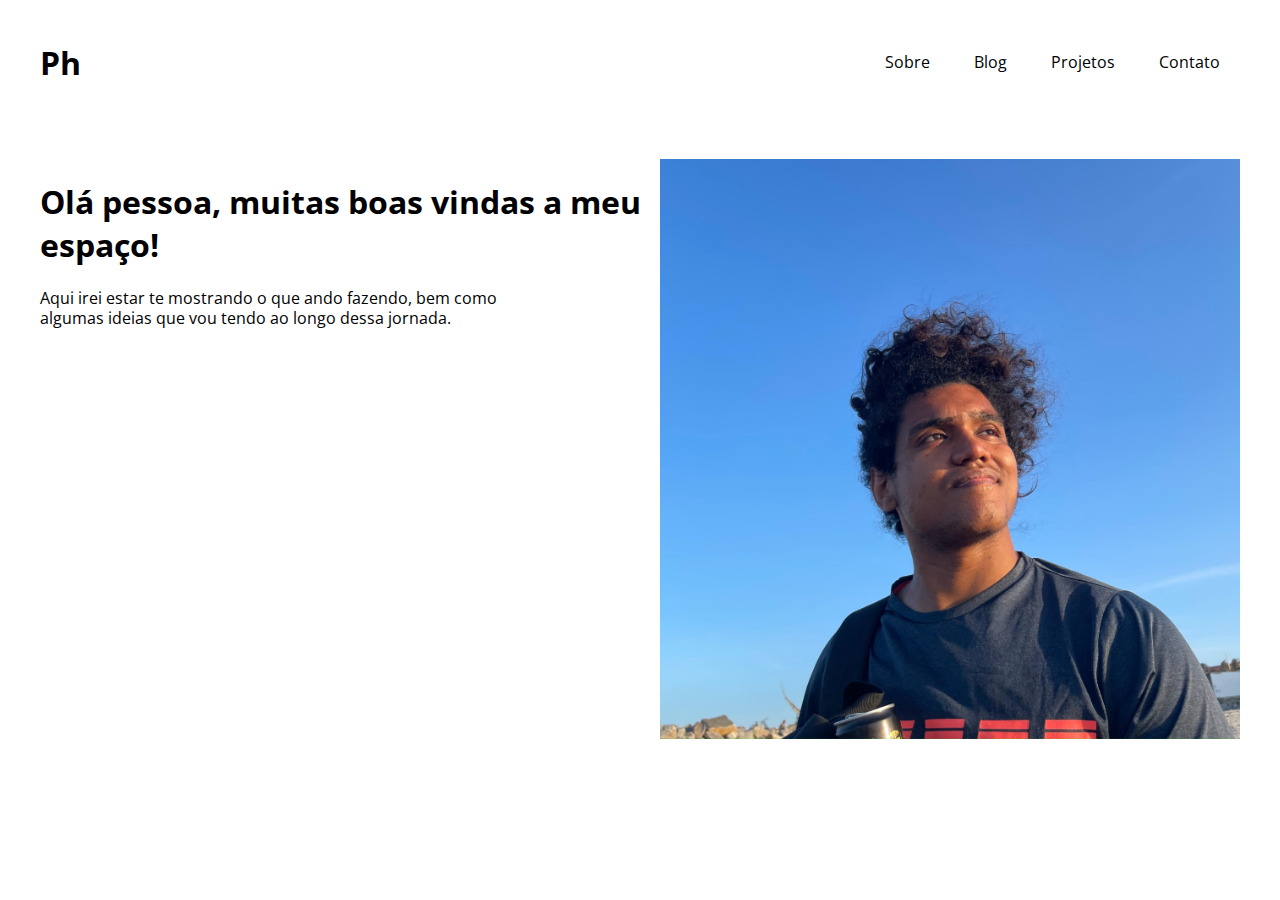
==== index.html @ 441605d7 "enviando arquivos" ====
<!DOCTYPE html>
<html lang="pt-BR">
  <head>
    <title>Ph - Inicio</title>
    <meta charset="UTF-8">
    <meta name="viewport" content="width=device-width, initial-scale=1">
    <link href="css/style.css" rel="stylesheet">
    <link href="css/media.css" rel="stylesheet">
    <link rel="preconnect" href="https://fonts.googleapis.com">
    <link rel="preconnect" href="https://fonts.gstatic.com" crossorigin>
    <link href="https://fonts.googleapis.com/css2?family=Open+Sans:ital,wght@0,300;0,400;0,600;0,800;1,400&display=swap" rel="stylesheet">
  </head>
  <body>
    <header>
      <div id="logo">
        <h1>Ph</h1>
      </div>
        <ul>
          <a href="#boas-vindas">
            <li>Sobre</li>
          </a>
          <a href="pages/blog.html">
            <li>Blog</li>
          </a>
          <a href="pages/projects.html">
            <li>Projetos</li>
          </a>
          <a href="pages/contact.html">
            <li>Contato</li>
          </a>
        </ul>
    </header>
    <main>
        <aside>
          <h1 id="boas-vindas">Olá pessoa, muitas boas vindas a meu espaço!</h1>
          <p>Aqui irei estar te mostrando o que ando fazendo, bem como algumas ideias que vou tendo ao longo dessa jornada.</p>
        </aside>
        <article>
          <img src="assets/img/profile_pic.png" alt="Uma foto minha, em que estou olhando para a minha esquerda enquanto segurando uma latinha.">
        </article>
    </main>
    <footer>
      
    </footer>
  </body>
</html>
---- css/style.css ----
body {
    font-family: 'Open Sans';
    max-width: 1200px;
    margin: 0 auto;
    padding: 15px;
}

header {
    display: flex;
    flex-direction: row;
    justify-content: space-between;
    align-items: center;
}

li {
    display: inline-block;
    margin: 20px;
}

a {
    text-decoration: none;
    color: black;
}

main {
    display: flex;
    flex-direction: row;
    justify-content: space-between;
    margin-top: 50px;
}

img {
    height: 580px;
}

p {
    line-height: 20px;
    max-width: 500px;
}
---- css/media.css ----
@media screen and (max-width: 760px) {
    header {
        flex-direction: column;
        align-items: center;
    }

    ul {
        display: flex;
        flex-direction: column;
        padding-left: 0;
    }

    main {
        flex-direction: column;
    }

    img {
        width: 100%;
        height: fit-content;
    }
}
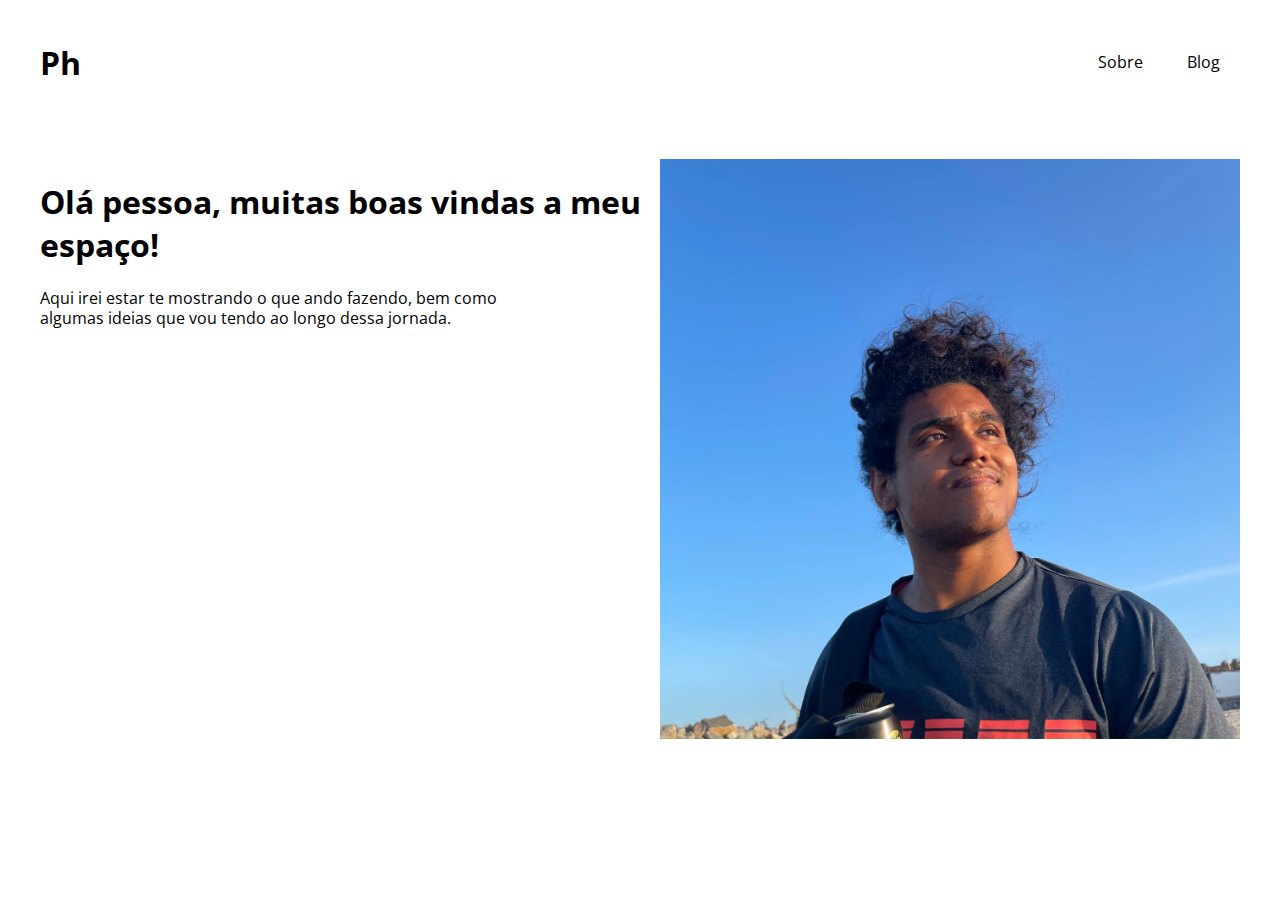
==== commit 5c41d603: "refactoring directories and added js function to load md files" ====
--- a/index.html
+++ b/index.html
@@ -4,11 +4,10 @@
     <title>Ph - Inicio</title>
     <meta charset="UTF-8">
     <meta name="viewport" content="width=device-width, initial-scale=1">
-    <link href="css/style.css" rel="stylesheet">
-    <link href="css/media.css" rel="stylesheet">
-    <link rel="preconnect" href="https://fonts.googleapis.com">
-    <link rel="preconnect" href="https://fonts.gstatic.com" crossorigin>
-    <link href="https://fonts.googleapis.com/css2?family=Open+Sans:ital,wght@0,300;0,400;0,600;0,800;1,400&display=swap" rel="stylesheet">
+    <link href="assets/img/favicon.ico" rel="shortcut icon" type="image/x-icon">
+    <link href="public/css/style.css" rel="stylesheet">
+    <link href="public/css/media.css" rel="stylesheet">
+    <link href="public/css/fonts.css" rel="stylesheet">
   </head>
   <body>
     <header>
@@ -22,11 +21,11 @@
           <a href="pages/blog.html">
             <li>Blog</li>
           </a>
-          <a href="pages/projects.html">
+          <!-- <a href="pages/projects.html">
             <li>Projetos</li>
           </a>
           <a href="pages/contact.html">
-            <li>Contato</li>
+            <li>Contato</li> -->
           </a>
         </ul>
     </header>
@@ -36,7 +35,7 @@
           <p>Aqui irei estar te mostrando o que ando fazendo, bem como algumas ideias que vou tendo ao longo dessa jornada.</p>
         </aside>
         <article>
-          <img src="assets/img/profile_pic.png" alt="Uma foto minha, em que estou olhando para a minha esquerda enquanto segurando uma latinha.">
+          <img src="public/assets/img/profile_pic.png" alt="Uma foto minha, em que estou olhando para a minha esquerda enquanto segurando uma latinha.">
         </article>
     </main>
     <footer>
--- a/public/css/style.css
+++ b/public/css/style.css
@@ -0,0 +1,46 @@
+body {
+    font-family: 'Open Sans';
+    max-width: 1200px;
+    margin: 0 auto;
+    padding: 15px;
+}
+
+header {
+    display: flex;
+    flex-direction: row;
+    justify-content: space-between;
+    align-items: center;
+}
+
+li {
+    display: inline-block;
+    margin: 20px;
+}
+
+a {
+    text-decoration: none;
+    color: black;
+}
+
+main {
+    display: flex;
+    flex-direction: row;
+    justify-content: space-between;
+    margin-top: 50px;
+}
+
+img {
+    height: 580px;
+}
+
+p {
+    line-height: 20px;
+    max-width: 500px;
+}
+
+.blog {
+    display: flex;
+    flex-direction: column;
+    justify-content: space-between;
+    margin-top: 50px;
+}--- a/public/css/media.css
+++ b/public/css/media.css
@@ -0,0 +1,21 @@
+@media screen and (max-width: 760px) {
+    header {
+        flex-direction: column;
+        align-items: center;
+    }
+
+    ul {
+        display: flex;
+        flex-direction: column;
+        padding-left: 0;
+    }
+
+    main {
+        flex-direction: column;
+    }
+
+    img {
+        width: 100%;
+        height: fit-content;
+    }
+}--- a/public/css/fonts.css
+++ b/public/css/fonts.css
@@ -0,0 +1 @@
+@import url('https://fonts.googleapis.com/css2?family=Open+Sans:ital,wght@0,300;0,400;0,600;0,800;1,300;1,400;1,600;1,800&display=swap');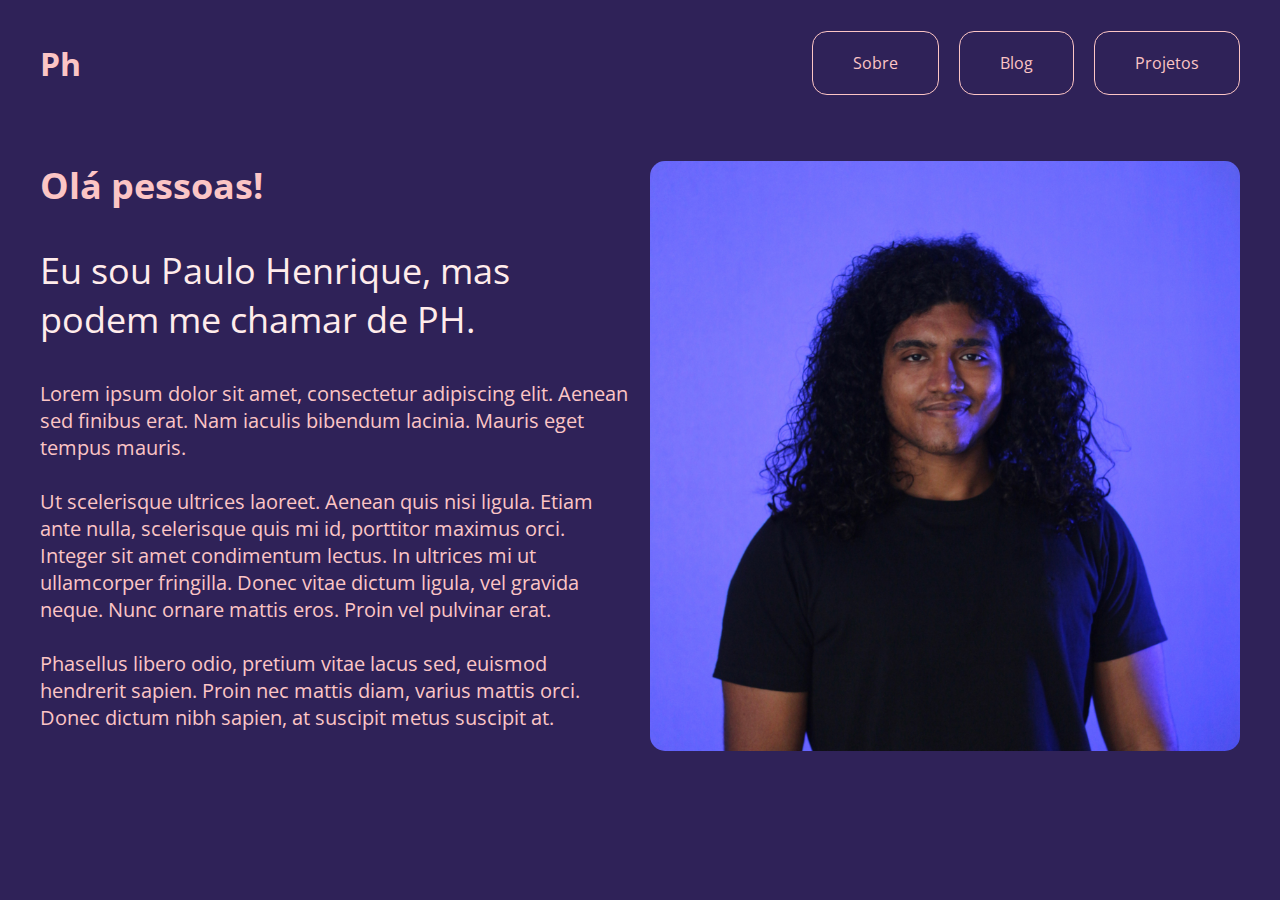
==== commit 45493111: "adicionando cores, e mudancas na pagina principal" ====
--- a/index.html
+++ b/index.html
@@ -4,39 +4,48 @@
     <title>Ph - Inicio</title>
     <meta charset="UTF-8">
     <meta name="viewport" content="width=device-width, initial-scale=1">
-    <link href="assets/img/favicon.ico" rel="shortcut icon" type="image/x-icon">
+    <link href="assets/img/profile-pic.jpg" rel="shortcut icon">
     <link href="public/css/style.css" rel="stylesheet">
     <link href="public/css/media.css" rel="stylesheet">
     <link href="public/css/fonts.css" rel="stylesheet">
+    <link href="public/css/color-palette.css" rel="stylesheet">
   </head>
   <body>
     <header>
       <div id="logo">
         <h1>Ph</h1>
       </div>
-        <ul>
-          <a href="#boas-vindas">
-            <li>Sobre</li>
-          </a>
-          <a href="pages/blog.html">
-            <li>Blog</li>
-          </a>
-          <!-- <a href="pages/projects.html">
-            <li>Projetos</li>
-          </a>
-          <a href="pages/contact.html">
-            <li>Contato</li> -->
-          </a>
-        </ul>
+      <ul>
+        <a href="#boas-vindas" class="botao">
+          <li>Sobre</li>
+        </a>
+        <a href="pages/blog.html" class="botao">
+          <li>Blog</li>
+        </a>
+        <a href="pages/blog.html" class="botao">
+          <li>Projetos</li>
+        </a>
+      </ul>
     </header>
     <main>
+      <section id="secao-1">
+        <article>
+          <h1 class="boas-vindas">Olá pessoas!</h1>
+          <p class="boas-vindas">
+            Eu sou Paulo Henrique, mas podem me chamar de PH.
+          </p>
+          <p class="texto">Lorem ipsum dolor sit amet, consectetur adipiscing elit. Aenean sed finibus erat. Nam iaculis bibendum lacinia. 
+            Mauris eget tempus mauris. <br> <br>
+            Ut scelerisque ultrices laoreet. Aenean quis nisi ligula. Etiam ante nulla, scelerisque quis mi id, porttitor maximus orci.
+            Integer sit amet condimentum lectus.
+            In ultrices mi ut ullamcorper fringilla. Donec vitae dictum ligula, vel gravida neque. Nunc ornare mattis eros. Proin vel pulvinar erat. <br> <br>
+            Phasellus libero odio, pretium vitae lacus sed, euismod hendrerit sapien. Proin nec mattis diam, varius mattis orci. Donec dictum nibh sapien, at suscipit metus suscipit at.
+          </p>
+        </article>
         <aside>
-          <h1 id="boas-vindas">Olá pessoa, muitas boas vindas a meu espaço!</h1>
-          <p>Aqui irei estar te mostrando o que ando fazendo, bem como algumas ideias que vou tendo ao longo dessa jornada.</p>
+          <img src="public/assets/img/profile-pic.jpg" alt="">
         </aside>
-        <article>
-          <img src="public/assets/img/profile_pic.png" alt="Uma foto minha, em que estou olhando para a minha esquerda enquanto segurando uma latinha.">
-        </article>
+      </section>
     </main>
     <footer>
       
--- a/public/css/style.css
+++ b/public/css/style.css
@@ -1,5 +1,7 @@
 body {
     font-family: 'Open Sans';
+    background: var(--primary-color);
+    color: var(--secondary-color);
     max-width: 1200px;
     margin: 0 auto;
     padding: 15px;
@@ -12,30 +14,46 @@
     align-items: center;
 }
 
+ul {
+    display: flex;
+    flex-direction: row;
+    justify-content: flex-end;
+    gap: 20px;
+}
+
 li {
     display: inline-block;
-    margin: 20px;
+    margin: 0 20px;
 }
 
 a {
     text-decoration: none;
-    color: black;
+    color: var(--secondary-color);
 }
 
-main {
+#secao-1 {
     display: flex;
+    flex-wrap: wrap;
     flex-direction: row;
-    justify-content: space-between;
+    justify-content: flex-end;
     margin-top: 50px;
+    gap: 20px;
+}
+
+h1.boas-vindas {
+    margin-top: 0px;
+}
+
+article, aside {
+    flex: 1;
+    width: 50%;
+    font-size: 20px;
 }
 
 img {
-    height: 580px;
-}
-
-p {
-    line-height: 20px;
-    max-width: 500px;
+    width: 100%;
+    height: auto;
+    border-radius: 15px;
 }
 
 .blog {
@@ -43,4 +61,23 @@
     flex-direction: column;
     justify-content: space-between;
     margin-top: 50px;
+}
+
+.botao {
+    border: 1px solid var(--secondary-color);
+    border-radius: 15px;
+    padding: 20px;
+}
+
+.boas-vindas {
+    font-size: 36px;
+}
+
+p.boas-vindas {
+    font-size: 36px;
+    color: var(--secondary-light-color);
+}
+
+p.texto {
+    margin: 0;
 }--- a/public/css/color-palette.css
+++ b/public/css/color-palette.css
@@ -0,0 +1,8 @@
+:root {
+    --primary-color: #2f2258ff;
+    --secondary-color: #fcc5c5ff;
+    --secondary-light-color: #ffecebff;
+    --primary-dark-color: #100b1dff;
+    --lightest-color: #f5f5f5ff;
+    --darkest-color: #070d0eff;
+}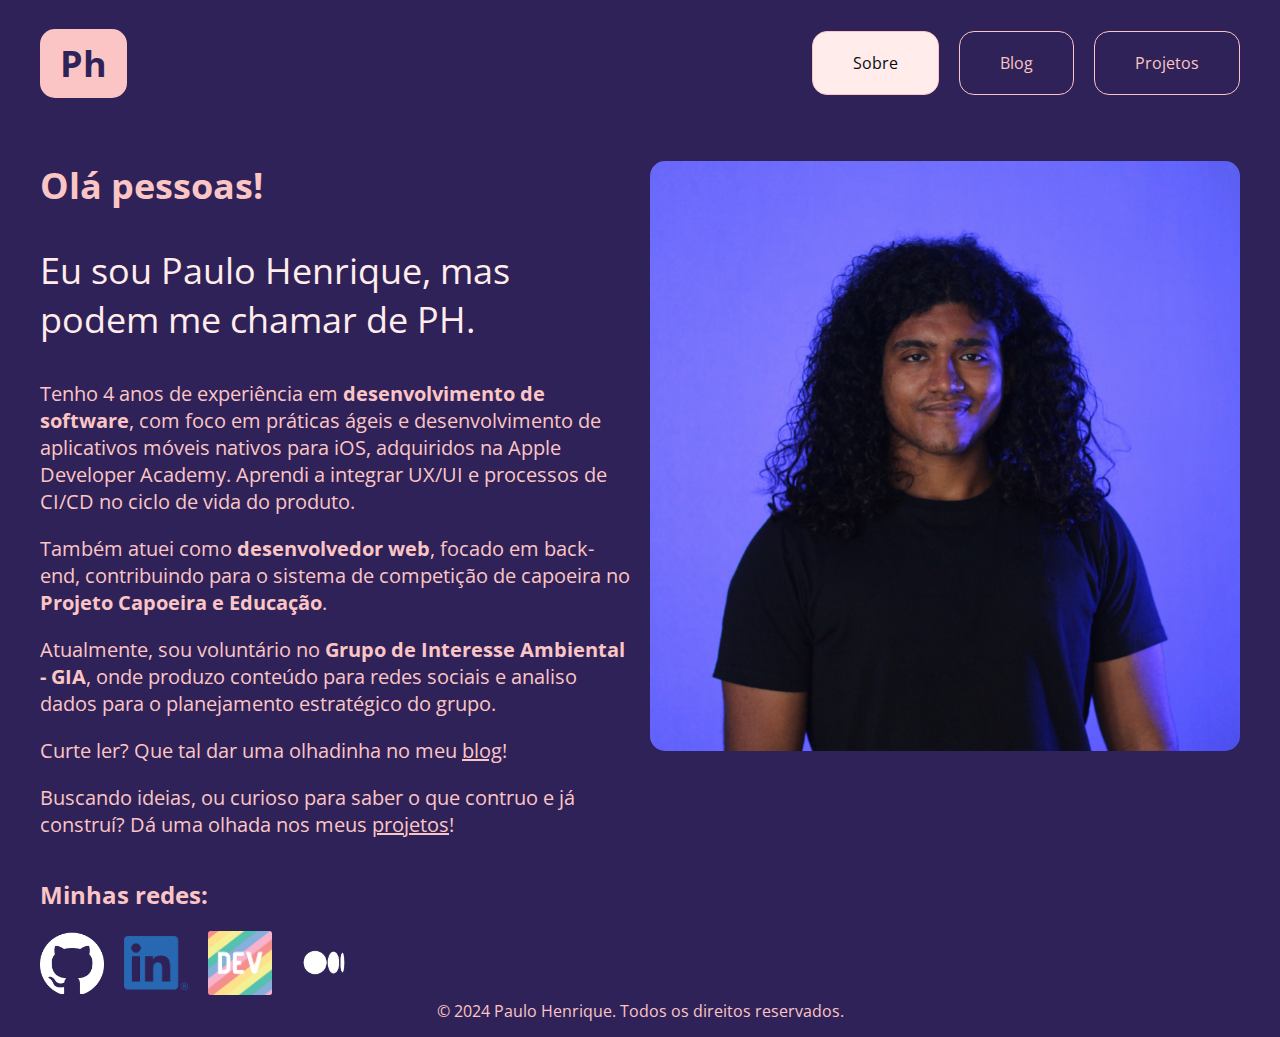
==== commit ce7f04d1: "feat: finishing home page" ====
--- a/index.html
+++ b/index.html
@@ -9,46 +9,77 @@
     <link href="public/css/media.css" rel="stylesheet">
     <link href="public/css/fonts.css" rel="stylesheet">
     <link href="public/css/color-palette.css" rel="stylesheet">
+    <link rel="shortcut icon" href="public/assets/img/favicon.ico" type="image/x-icon">
   </head>
   <body>
     <header>
-      <div id="logo">
-        <h1>Ph</h1>
-      </div>
+      <a id="logo" href="#">
+        Ph
+      </a>
       <ul>
-        <a href="#boas-vindas" class="botao">
+        <a href="#boas-vindas" class="botao" id="home-btn">
           <li>Sobre</li>
         </a>
-        <a href="pages/blog.html" class="botao">
+        <a href="pages/blog.html" class="botao" id="blog-btn">
           <li>Blog</li>
         </a>
-        <a href="pages/blog.html" class="botao">
+        <a href="pages/projects.html" class="botao" id="projects-btn">
           <li>Projetos</li>
         </a>
       </ul>
     </header>
     <main>
       <section id="secao-1">
-        <article>
+        <article id="descricao">
           <h1 class="boas-vindas">Olá pessoas!</h1>
           <p class="boas-vindas">
             Eu sou Paulo Henrique, mas podem me chamar de PH.
           </p>
-          <p class="texto">Lorem ipsum dolor sit amet, consectetur adipiscing elit. Aenean sed finibus erat. Nam iaculis bibendum lacinia. 
-            Mauris eget tempus mauris. <br> <br>
-            Ut scelerisque ultrices laoreet. Aenean quis nisi ligula. Etiam ante nulla, scelerisque quis mi id, porttitor maximus orci.
-            Integer sit amet condimentum lectus.
-            In ultrices mi ut ullamcorper fringilla. Donec vitae dictum ligula, vel gravida neque. Nunc ornare mattis eros. Proin vel pulvinar erat. <br> <br>
-            Phasellus libero odio, pretium vitae lacus sed, euismod hendrerit sapien. Proin nec mattis diam, varius mattis orci. Donec dictum nibh sapien, at suscipit metus suscipit at.
+          <p>
+            Tenho 4 anos de experiência em <strong>desenvolvimento de software</strong>, com foco em práticas ágeis e desenvolvimento de aplicativos móveis nativos para iOS, adquiridos na Apple Developer Academy. Aprendi a integrar UX/UI e processos de CI/CD no ciclo de vida do produto.
+          </p>
+          <p>
+            Também atuei como <strong>desenvolvedor web</strong>, focado em back-end, contribuindo para o sistema de competição de capoeira no <strong>Projeto Capoeira e Educação</strong>.
+          </p>
+          <p>
+            Atualmente, sou voluntário no <strong>Grupo de Interesse Ambiental - GIA</strong>, onde produzo conteúdo para redes sociais e analiso dados para o planejamento estratégico do grupo.
+          </p>
+          <p>
+            Curte ler? Que tal dar uma olhadinha no meu <a href="/pages/blog.html">blog</a>!
+          </p>
+          <p>
+            Buscando ideias, ou curioso para saber o que contruo e já construí? Dá uma olhada nos meus <a href="/pages/projects.html">projetos</a>!
           </p>
         </article>
-        <aside>
-          <img src="public/assets/img/profile-pic.jpg" alt="">
+        <aside id="foto-descricao">
+          <img id="profile-pic" src="public/assets/img/profile-pic.jpg" alt="">
         </aside>
+      </section>
+      <section id="redes-sociais">
+        <header>
+          <h2>
+            Minhas redes:
+          </h2>
+        </header>
+        <div class="rede-social">
+          <a href="https://github.com/paulohgs" target="_blank">
+            <img width="64px" src="/public/assets/img/github-mark-white.png" alt="octocat da plataforma github">
+          </a>
+          <a href="https://linkedin.com/in/paulohgsft" target="_blank">
+            <img width="64px" src="/public/assets/img/linkedin.png" alt="marca do linkedin">
+          </a>
+          <a href="https://dev.to/paulohgs" target="_blank">
+            <img width="64px" src="/public/assets/img/dev-rainbow.png" alt="logo da DEV">
+          </a>
+          <a href="https://medium.com/@paulohgs" target="_blank">
+            <img width="64px" src="/public/assets/img/medium.png" alt="logo do medium">
+          </a>
+        </div>
       </section>
     </main>
     <footer>
-      
+      &copy; 2024 Paulo Henrique. Todos os direitos reservados.
     </footer>
+    <script src="/public/scripts/script.js"></script>
   </body>
 </html>
--- a/public/css/style.css
+++ b/public/css/style.css
@@ -14,6 +14,16 @@
     align-items: center;
 }
 
+#logo {
+    background-color: var(--secondary-color);
+    color: var(--primary-color);
+    padding: 10px 20px;
+    border-radius: 15px;
+    font-weight: bolder;
+    font-size: 36px;
+    text-decoration: none;
+}
+
 ul {
     display: flex;
     flex-direction: row;
@@ -24,11 +34,6 @@
 li {
     display: inline-block;
     margin: 0 20px;
-}
-
-a {
-    text-decoration: none;
-    color: var(--secondary-color);
 }
 
 #secao-1 {
@@ -44,13 +49,13 @@
     margin-top: 0px;
 }
 
-article, aside {
+#descricao, #foto-descricao {
     flex: 1;
     width: 50%;
     font-size: 20px;
 }
 
-img {
+#profile-pic {
     width: 100%;
     height: auto;
     border-radius: 15px;
@@ -64,9 +69,27 @@
 }
 
 .botao {
+    text-decoration: none;
+    color: var(--secondary-color);
     border: 1px solid var(--secondary-color);
     border-radius: 15px;
     padding: 20px;
+}
+
+.botao.active {
+    background-color: var(--secondary-light-color);
+    color: var(--darkest-color);
+    outline: none;
+}
+
+.botao:hover {
+    background-color: var(--secondary-color);
+    color: var(--primary-color);
+    border: 1px solid var(--primary-color);
+}
+
+a {
+    color: var(--secondary-color);
 }
 
 .boas-vindas {
@@ -80,4 +103,20 @@
 
 p.texto {
     margin: 0;
+}
+
+footer {
+    display: flex;
+    justify-content: center;
+    align-items: flex-end;
+    user-select: none;
+}
+
+.rede-social {
+    display: flex;
+    flex-direction: row;
+    justify-content: flex-start;
+    column-gap: 20px;
+    align-items: center;
+    cursor: pointer;
 }--- a/public/css/media.css
+++ b/public/css/media.css
@@ -10,8 +10,12 @@
         padding-left: 0;
     }
 
-    main {
+    #secao-1 {
         flex-direction: column;
+    }
+
+    #descricao, #foto-descricao {
+        width: 100%;
     }
 
     img {
